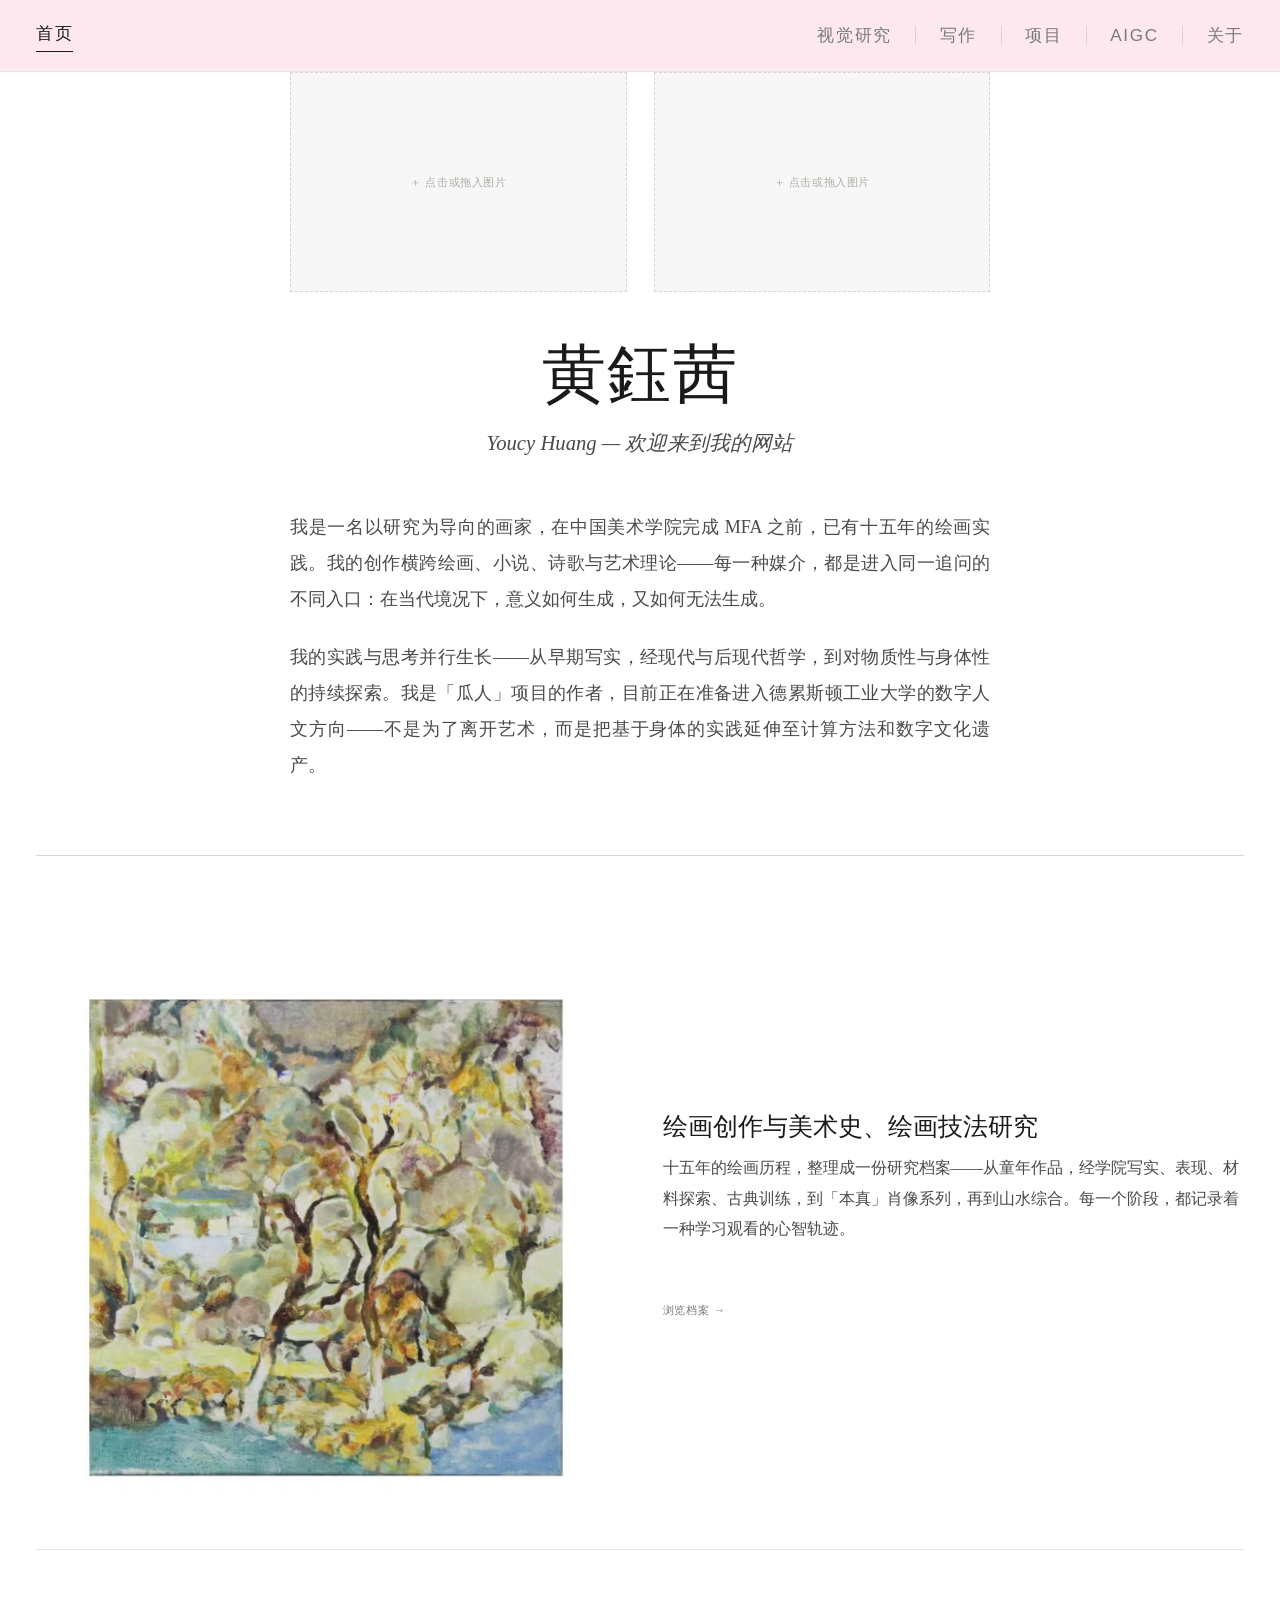
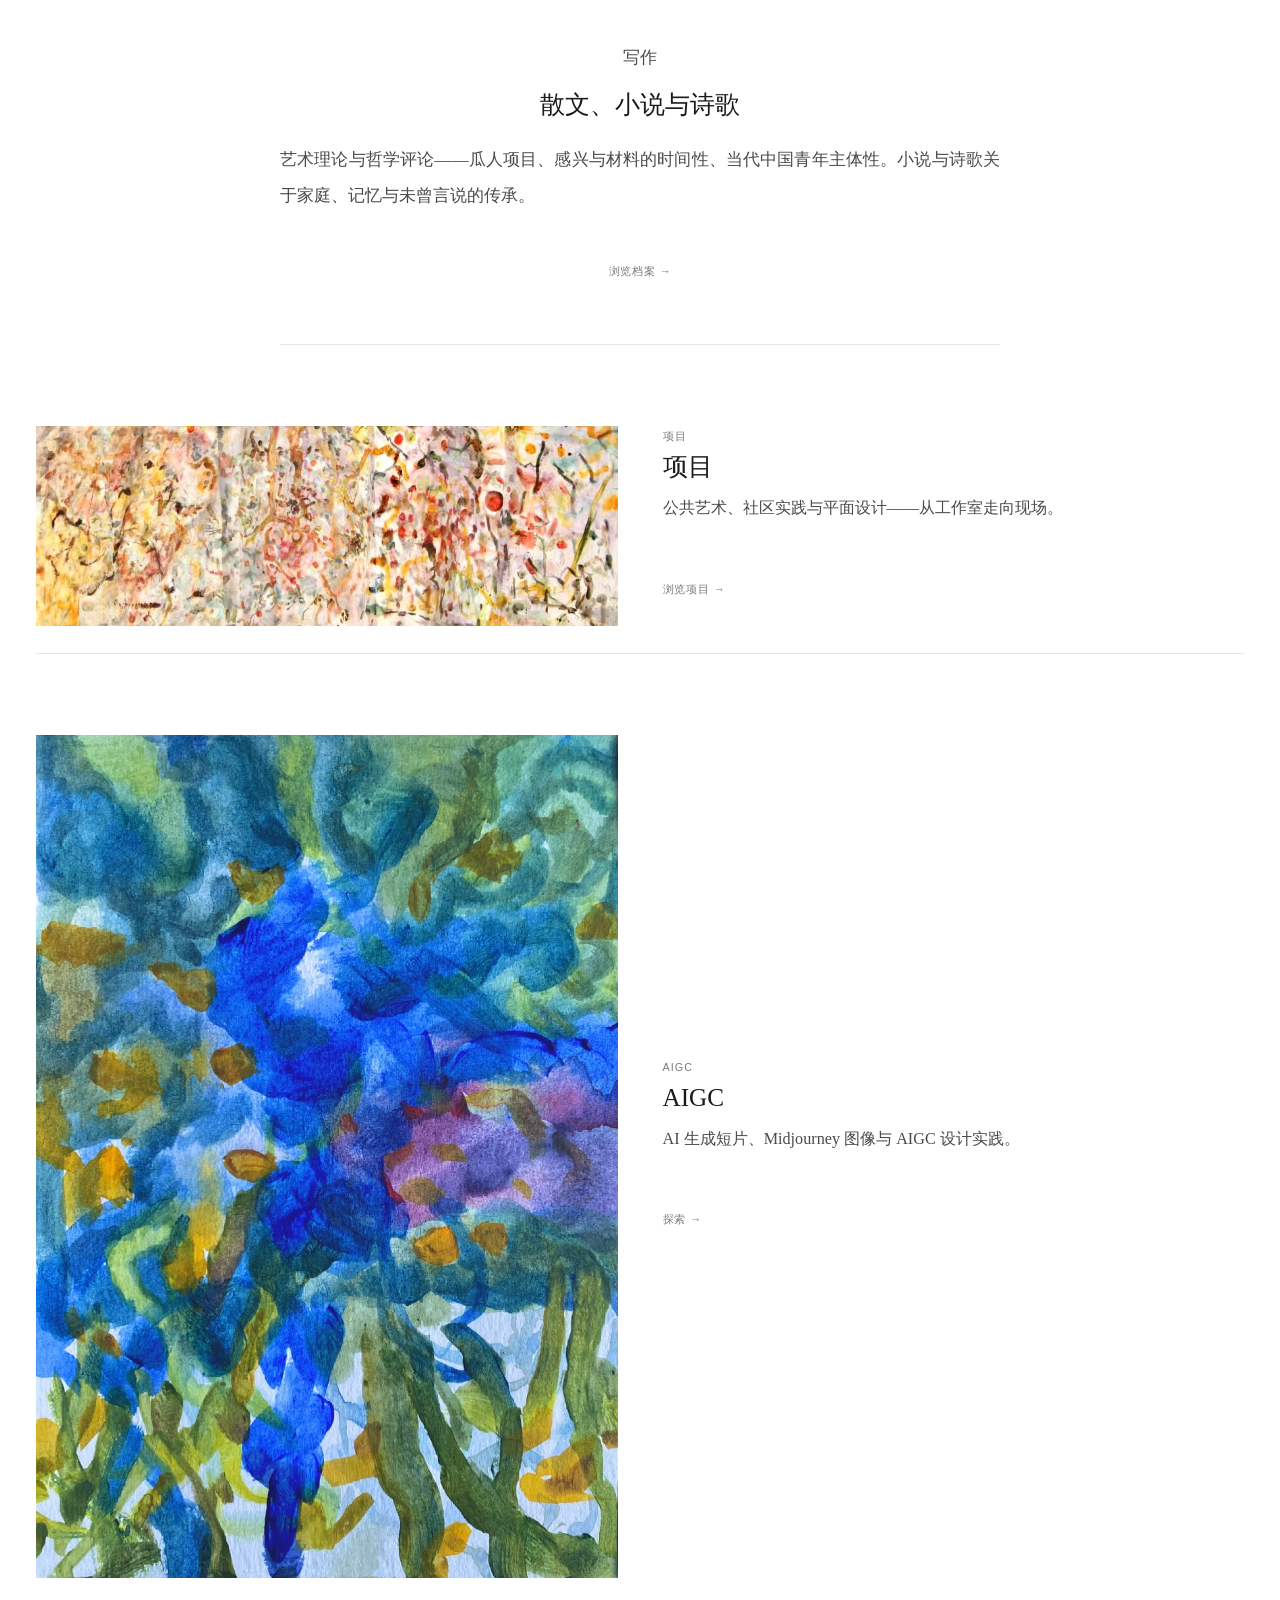
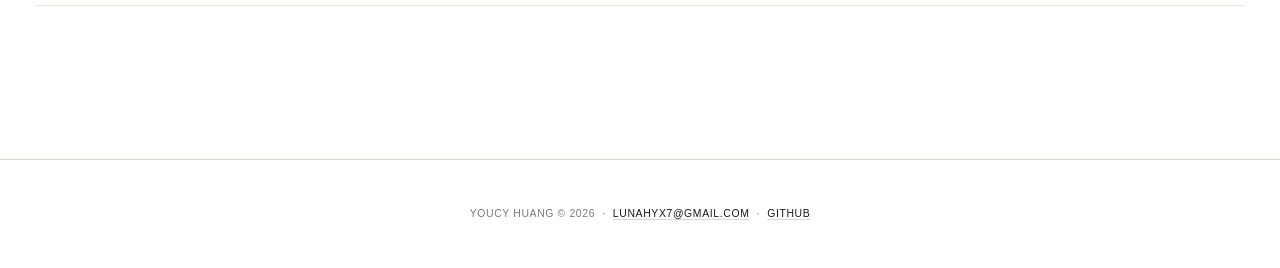
==== index.html @ cfd29266 "中文版作品集网站：9 页面 + 自由画布拖拽缩放 + 全站可编辑 + 导航 6 项" ====
<!DOCTYPE html>
<html lang="zh-CN">
<head>
  <meta charset="UTF-8">
  <meta name="viewport" content="width=device-width, initial-scale=1.0">
  <title>黄鈺茜 — 艺术家与写作者</title>
  <meta name="description" content="黄鈺茜（Youcy Huang）——艺术家、写作者、研究者。中国美术学院 BFA 与 MFA。">
  <link rel="stylesheet" href="assets/css/style.css">
  <link rel="icon" type="image/svg+xml" href="data:image/svg+xml,<svg xmlns='http://www.w3.org/2000/svg' viewBox='0 0 100 100'><text y='.9em' font-size='90'>山</text></svg>">
  <style>
    .hp-hero{max-width:700px;margin:0 auto;text-align:justify}
    .hp-hero h1{text-align:center;margin-bottom:.5rem}
    .hp-hero .sub{text-align:center;margin-bottom:2.5rem}
    .hp-hero p{font-size:1rem;line-height:2;color:var(--ink-light);margin-bottom:1.2rem;font-weight:450}

    .hp-section{margin-bottom:var(--section-gap)}
    .hp-section-inner{display:grid;grid-template-columns:1fr 1fr;gap:2.5rem;align-items:center;padding:1.5rem 0;border-bottom:1px solid var(--rule-light)}
    .hp-section-inner img{width:100%;height:auto;display:block;background:var(--paper);min-height:200px}
    .hp-section-inner .hp-info h3{font-size:1.4rem;font-weight:500;margin-bottom:.6rem}
    .hp-section-inner .hp-info p{font-size:.9rem;line-height:1.9;color:var(--ink-light)}
    .hp-section-inner .hp-info .hp-label{font-family:var(--sans);font-size:.6rem;letter-spacing:.1em;color:var(--muted);margin-bottom:.3rem}
    .hp-section-inner .hp-info .hp-link{font-family:var(--sans);font-size:.62rem;letter-spacing:.07em;color:var(--muted);margin-top:.8rem;display:inline-block;border:none}
    .hp-section-inner .hp-info .hp-link:hover{color:var(--ink)}

    .hp-text-block{max-width:720px;margin:0 auto;padding:2rem 0;border-bottom:1px solid var(--rule-light)}
    .hp-text-block .hp-label{text-align:center}
    .hp-text-block h3{font-size:1.4rem;font-weight:500;margin-bottom:1.2rem;text-align:center}
    .hp-text-block p{font-size:.95rem;line-height:2.1;color:var(--ink-light);text-align:justify}
    .hp-text-block .hp-link{font-family:var(--sans);font-size:.62rem;letter-spacing:.07em;color:var(--muted);margin-top:1.2rem;display:block;text-align:center;border:none}
    .hp-text-block .hp-link:hover{color:var(--ink)}

    @media(max-width:700px){.hp-section-inner{grid-template-columns:1fr;gap:1rem}}
  </style>
</head>
<body>

<nav class="nav">
  <ul class="nav-links">
    <li class="nav-home"><a href="index.html" class="active">首页</a></li>
    <li><a href="visual-studies.html">视觉研究</a></li>
    <li><a href="writing.html">写作</a></li>
    <li><a href="projects.html">项目</a></li>
    <li><a href="digital.html">AIGC</a></li>
    <li><a href="about.html">关于</a></li>
  </ul>
</nav>

<main class="page">
  <div class="page-inner" style="padding-top:0;">

    <!-- HERO -->
    <section class="hp-hero" style="margin-bottom:4rem;">
      <div class="hp-imgboxes">
        <div class="hp-imgbox" data-imgbox="1">
          <span class="hp-imgbox-hint">＋ 点击或拖入图片</span>
          <button class="hp-imgbox-clear" data-clear="1" title="清除">×</button>
        </div>
        <div class="hp-imgbox" data-imgbox="2">
          <span class="hp-imgbox-hint">＋ 点击或拖入图片</span>
          <button class="hp-imgbox-clear" data-clear="2" title="清除">×</button>
        </div>
      </div>
      <h1>黄鈺茜</h1>
      <p class="sub" style="font-size:1.15rem;color:var(--ink-light);font-style:italic;">Youcy Huang — 欢迎来到我的网站</p>

      <p>我是一名以研究为导向的画家，在中国美术学院完成 MFA 之前，已有十五年的绘画实践。我的创作横跨绘画、小说、诗歌与艺术理论——每一种媒介，都是进入同一追问的不同入口：在当代境况下，意义如何生成，又如何无法生成。</p>

      <p>我的实践与思考并行生长——从早期写实，经现代与后现代哲学，到对物质性与身体性的持续探索。我是「瓜人」项目的作者，目前正在准备进入德累斯顿工业大学的数字人文方向——不是为了离开艺术，而是把基于身体的实践延伸至计算方法和数字文化遗产。</p>
    </section>

    <div class="rule"></div>

    <!-- 视觉研究 -->
    <section class="hp-section">
      <div class="hp-section-inner">
        <img src="assets/images/artworks/3%20(4.).jpeg" alt="视觉研究" loading="lazy">
        <div class="hp-info">
          <h3>绘画创作与美术史、绘画技法研究</h3>
          <p>十五年的绘画历程，整理成一份研究档案——从童年作品，经学院写实、表现、材料探索、古典训练，到「本真」肖像系列，再到山水综合。每一个阶段，都记录着一种学习观看的心智轨迹。</p>
          <a href="visual-studies.html" class="hp-link">浏览档案 →</a>
        </div>
      </div>
    </section>

    <!-- 写作 -->
    <section class="hp-section">
      <div class="hp-text-block">
        <p class="hp-label">写作</p>
        <h3>散文、小说与诗歌</h3>
        <p>艺术理论与哲学评论——瓜人项目、感兴与材料的时间性、当代中国青年主体性。小说与诗歌关于家庭、记忆与未曾言说的传承。</p>
        <a href="writing.html" class="hp-link">浏览档案 →</a>
      </div>
    </section>

    <!-- 项目 -->
    <section class="hp-section">
      <div class="hp-section-inner">
        <img src="assets/images/artworks/3%20(7.).jpeg" alt="项目" loading="lazy">
        <div class="hp-info">
          <p class="hp-label">项目</p>
          <h3>项目</h3>
          <p>公共艺术、社区实践与平面设计——从工作室走向现场。</p>
          <a href="projects.html" class="hp-link">浏览项目 →</a>
        </div>
      </div>
    </section>

    <!-- AIGC -->
    <section class="hp-section">
      <div class="hp-section-inner">
        <img src="assets/images/artworks/6%20(1).jpeg" alt="AIGC" loading="lazy">
        <div class="hp-info">
          <p class="hp-label">AIGC</p>
          <h3>AIGC</h3>
          <p>AI 生成短片、Midjourney 图像与 AIGC 设计实践。</p>
          <a href="digital.html" class="hp-link">探索 →</a>
        </div>
      </div>
    </section>

  </div>
</main>

<footer class="footer">
  <p>
    Youcy Huang &copy; 2026 &nbsp;·&nbsp;
    <a href="mailto:lunahyx7@gmail.com">lunahyx7@gmail.com</a>
    &nbsp;·&nbsp;
    <a href="https://github.com/YoucyHuang" target="_blank" rel="noopener">GitHub</a>
  </p>
</footer>

<script>
(function(){
  var LS='youcy_cn_home_images';
  var state={};
  try{ state=JSON.parse(localStorage.getItem(LS))||{}; }catch(e){}
  function save(){ try{ localStorage.setItem(LS,JSON.stringify(state)); }catch(e){} }

  function boxHTML(k){
    return '<span class="hp-imgbox-hint">＋ 点击或拖入图片</span>'+
           '<button class="hp-imgbox-clear" data-clear="'+k+'" title="清除">×</button>';
  }

  function render(){
    document.querySelectorAll('.hp-imgbox').forEach(function(box){
      var k=box.getAttribute('data-imgbox');
      if(state[k]){
        box.innerHTML='<img src="'+state[k]+'" alt="">'+boxHTML(k);
        box.classList.add('has-img');
      }
    });
    bindClear();
  }

  function setImg(box, src){
    var k=box.getAttribute('data-imgbox');
    state[k]=src; save();
    box.innerHTML='<img src="'+src+'" alt="">'+boxHTML(k);
    box.classList.add('has-img');
    bindClear();
  }

  function bindClear(){
    document.querySelectorAll('.hp-imgbox-clear').forEach(function(btn){
      btn.onclick=function(e){
        e.stopPropagation();
        var k=btn.getAttribute('data-clear');
        delete state[k]; save();
        var box=document.querySelector('.hp-imgbox[data-imgbox="'+k+'"]');
        box.innerHTML=boxHTML(k);
        box.classList.remove('has-img');
      };
    });
  }

  function bindBoxes(){
    document.querySelectorAll('.hp-imgbox').forEach(function(box){
      box.addEventListener('click',function(e){
        if(e.target.classList.contains('hp-imgbox-clear')) return;
        var input=document.createElement('input');
        input.type='file'; input.accept='image/*';
        input.onchange=function(){ var f=input.files[0]; if(!f) return; var r=new FileReader(); r.onload=function(ev){ setImg(box,ev.target.result); }; r.readAsDataURL(f); };
        input.click();
      });
      box.addEventListener('dragover',function(e){ e.preventDefault(); box.classList.add('drag-over'); });
      box.addEventListener('dragleave',function(){ box.classList.remove('drag-over'); });
      box.addEventListener('drop',function(e){
        e.preventDefault(); box.classList.remove('drag-over');
        var f=e.dataTransfer.files[0]; if(!f||!f.type.match(/^image\//)) return;
        var r=new FileReader(); r.onload=function(ev){ setImg(box,ev.target.result); }; r.readAsDataURL(f);
      });
    });
  }

  render(); bindBoxes();
})();
</script>
<script src="assets/js/editable.js"></script>
</body>
</html>
---- assets/css/style.css ----
/* ========================================
   Youcy Huang — Portfolio v3
   Cézanne Catalogue Style
   ======================================== */

*,*::before,*::after{box-sizing:border-box;margin:0;padding:0}

:root{
  --cream:#ffffff; --warm:#f7f7f7; --paper:#f2f2f2;
  --ink:#1a1a1a; --ink-light:#4a4a4a; --muted:#7a7a7a; --faint:#b0aca5;
  --rule:#d9d5cd; --rule-light:#e8e4de;
  --cn:'FZShouJinShuS-R-GB','方正瘦金书','汉仪瘦金书','竹影瘦金体','Noto Serif SC','Source Han Serif SC','Songti SC','STSong','SimSun','宋体';
  --serif:var(--cn),'Georgia','Times New Roman',serif;
  --sans:var(--cn),'Inter','Helvetica Neue','Arial',sans-serif;
  --nav-h:4rem;
  --thumb-size: 200px;
  --nav-bg:rgba(252,228,236,.85);
  --base-fs:18px;
  --body-lh:1.7;
  --page-gutter:2rem;
  --section-gap:3rem;
  --gap-xs:.5rem; --gap-sm:1rem; --gap-md:2rem; --gap-lg:3rem; --gap-xl:4rem;
  --img-border-w:0px;
  --img-border-c:#1a1a1a;
}
html{font-size:var(--base-fs);scroll-behavior:smooth;-webkit-font-smoothing:antialiased}
body{font-family:var(--serif);background:var(--cream);color:var(--ink);line-height:var(--body-lh);font-weight:400}

/* Typography */
h1,h2,h3,h4{font-family:var(--serif);font-weight:500;line-height:1.2}
h1{font-size:clamp(2.5rem,5vw,4rem);font-weight:500;letter-spacing:.02em}
h2{font-size:clamp(1.4rem,2.5vw,1.8rem);font-weight:500}
h3{font-size:1.05rem;font-weight:600}
h4{font-size:.78rem;font-weight:600;text-transform:uppercase;letter-spacing:.1em;color:var(--muted)}
p{font-size:.95rem;color:var(--ink-light);margin-bottom:.8rem;font-weight:400}
a{color:var(--ink);text-decoration:none;border-bottom:1px solid var(--rule);transition:border-color .2s}
a:hover{border-bottom-color:var(--ink)}
img{box-shadow:0 0 0 var(--img-border-w) var(--img-border-c)}

/* Navigation */
.nav{position:fixed;top:0;left:0;right:0;z-index:100;height:var(--nav-h);padding:0 2rem;background:var(--nav-bg);backdrop-filter:blur(8px);border-bottom:1px solid var(--rule-light);display:flex;justify-content:flex-end;align-items:center}
.nav-logo{font-family:var(--serif);font-size:1.85rem;font-weight:700;letter-spacing:.03em;border:none}
.nav-logo:hover{border:none;opacity:.6}
.nav-links{display:flex;align-items:center;list-style:none;flex:1}
.nav-links li{display:flex;align-items:center}
.nav-links li + li::before{content:'';width:1px;height:1.1em;background:var(--rule);margin:0 1.3rem}
.nav-home{margin-right:auto}
.nav-home + li::before{display:none}
.nav-links a{font-family:var(--sans);font-size:0.95rem;font-weight:500;letter-spacing:.1em;text-transform:uppercase;border:none;color:var(--muted)}
.nav-links a:hover,.nav-links a.active{color:var(--ink)}
.nav-links a.active::after{content:'';display:block;width:100%;height:1px;background:var(--ink);margin-top:2px}

/* Page */
.page{padding-top:var(--nav-h)}
.page-inner{max-width:1340px;margin:0 auto;padding:2.5rem var(--page-gutter)}

/* ============================================= */
/* PAINTINGS — CÉZANNE CATALOGUE STYLE            */
/* ============================================= */

/* Toolbar */
.catalog-toolbar{display:flex;justify-content:space-between;align-items:center;padding-bottom:1.5rem;border-bottom:1px solid var(--rule);margin-bottom:2rem;flex-wrap:wrap;gap:1rem}
.catalog-toolbar h1{font-size:1.6rem;font-weight:400;margin:0}
.catalog-controls{display:flex;align-items:center;gap:1rem}
.catalog-controls label{font-family:var(--sans);font-size:.62rem;letter-spacing:.06em;text-transform:uppercase;color:var(--muted)}
.catalog-controls input[type=range]{width:100px;accent-color:var(--ink)}

/* Period section */
.period-section{margin-bottom:3rem}
.period-head{display:flex;justify-content:space-between;align-items:baseline;padding:1rem 0;border-bottom:1px solid var(--rule-light);margin-bottom:1.2rem}
.period-head h2{font-size:1.2rem;font-weight:500}
.period-head .years{font-family:var(--sans);font-size:.62rem;letter-spacing:.08em;color:var(--muted);text-transform:uppercase}
.period-desc{max-width:640px;font-size:.85rem;color:var(--ink-light);margin-bottom:1.2rem;line-height:1.7}

/* Catalogue grid — CSS Grid with user-adjustable column width */
.catalogue-grid{
  display:grid;
  grid-template-columns:repeat(auto-fill, minmax(var(--thumb-size), 1fr));
  gap:1.5rem;
}
.catalogue-item{cursor:pointer;transition:opacity .2s}
.catalogue-item:hover{opacity:.82}
.catalogue-item img{width:100%;height:auto;display:block;background:var(--paper)}
.catalogue-item .cat-info{margin-top:.4rem}
.catalogue-item .cat-title{display:block;font-family:var(--serif);font-style:italic;font-size:.82rem}
.catalogue-item .cat-meta{font-family:var(--sans);font-size:.58rem;color:var(--muted);letter-spacing:.04em;text-transform:uppercase}

/* Annotation panel */
.ann-panel{display:none;position:fixed;right:0;top:var(--nav-h);bottom:0;width:380px;background:var(--cream);border-left:1px solid var(--rule);padding:2rem 1.5rem;overflow-y:auto;z-index:90;box-shadow:-4px 0 30px rgba(0,0,0,.04)}
.ann-panel.open{display:block}
.ann-panel .ann-close{font-family:var(--sans);font-size:.62rem;letter-spacing:.08em;text-transform:uppercase;color:var(--muted);cursor:pointer;background:none;border:none;margin-bottom:1.5rem;display:block}
.ann-panel h3{font-style:italic;margin-bottom:.3rem}
.ann-panel .meta{font-family:var(--sans);font-size:.6rem;color:var(--muted);margin-bottom:1rem}
.ann-panel textarea{width:100%;min-height:180px;border:1px solid var(--rule-light);background:var(--warm);font-family:var(--serif);font-size:.85rem;line-height:1.8;padding:.8rem;resize:vertical;outline:none}
.ann-panel .save-btn{font-family:var(--sans);font-size:.62rem;letter-spacing:.06em;text-transform:uppercase;background:var(--ink);color:var(--cream);border:none;padding:6px 14px;cursor:pointer;margin-top:.5rem}

/* Lightbox */
.lightbox{display:none;position:fixed;inset:0;z-index:200;background:rgba(255,255,255,.97);cursor:pointer;align-items:center;justify-content:center}
.lightbox.on{display:flex}
.lightbox img{max-width:93vw;max-height:93vh;object-fit:contain;box-shadow:0 4px 40px rgba(0,0,0,.05)}
.lightbox .lb-close{position:absolute;top:1rem;right:1.5rem;font-family:var(--sans);font-size:.65rem;letter-spacing:.08em;text-transform:uppercase;color:var(--muted);background:none;border:none;cursor:pointer}

/* ============================================= */
/* WRITING PAGE                                   */
/* ============================================= */
.writing-layout{display:grid;grid-template-columns:1fr 360px;gap:3rem;align-items:start}
.writing-cat{margin-bottom:2.5rem}
.writing-cat h4{margin-bottom:.8rem}
.doc-list{list-style:none}
.doc-item{padding:.7rem 0;border-bottom:1px solid var(--rule-light)}
.doc-item .doc-title{font-weight:600;font-size:.95rem;display:block;margin-bottom:2px}
.doc-item .doc-desc{font-family:var(--serif);font-style:italic;font-size:.78rem;color:var(--ink-light);font-weight:300}
.doc-item .doc-year{font-family:var(--sans);font-size:.58rem;color:var(--faint);letter-spacing:.05em;text-transform:uppercase}

/* Search sidebar */
.search-box{position:sticky;top:calc(var(--nav-h) + 2.5rem);background:var(--warm);border:1px solid var(--rule-light);padding:1.3rem;border-radius:3px}
.search-box h4{margin-bottom:.6rem}
.search-box input{width:100%;padding:.6rem;border:1px solid var(--rule);background:var(--cream);font-family:var(--sans);font-size:.72rem;outline:none;margin-bottom:.4rem}
.search-box input:focus{border-color:var(--ink)}
.search-box .hint{font-family:var(--sans);font-size:.55rem;color:var(--faint);letter-spacing:.03em;margin-bottom:.8rem}
.search-results{max-height:360px;overflow-y:auto}
.sr-item{padding:.5rem 0;border-bottom:1px solid var(--rule-light);cursor:pointer;font-size:.8rem}
.sr-item:hover{opacity:.7}
.sr-item .sr-title{font-weight:600}
.sr-item .sr-excerpt{font-size:.65rem;color:var(--muted);font-family:var(--sans)}
.sr-empty{font-size:.72rem;color:var(--muted);font-style:italic}

/* ============================================= */
/* DIGITAL / PROJECTS / ABOUT                    */
/* ============================================= */
.card-grid{display:grid;grid-template-columns:repeat(auto-fill,minmax(320px,1fr));gap:1.5rem}
.card{border:1px solid var(--rule-light);padding:1.5rem;border-radius:3px;transition:all .2s}
.card:hover{border-color:var(--rule);background:var(--warm)}
.card h3{margin-bottom:.4rem}
.card .desc{font-size:.82rem;color:var(--ink-light)}
.card .tag{font-family:var(--sans);font-size:.58rem;letter-spacing:.05em;color:var(--faint);text-transform:uppercase;margin-top:.8rem;display:block}

.about-grid{display:grid;grid-template-columns:1fr 1fr;gap:3rem;align-items:start}
.cv-entry{margin-bottom:.8rem}
.cv-entry .date{font-family:var(--sans);font-size:.6rem;letter-spacing:.06em;color:var(--muted);text-transform:uppercase}
.cv-entry .desc{font-size:.88rem}

/* Footer */
.footer{padding:2.5rem 2rem;text-align:center;border-top:1px solid var(--rule);margin-top:var(--section-gap)}
.footer p{font-family:var(--sans);font-size:.58rem;color:var(--muted);letter-spacing:.06em;text-transform:uppercase;margin:0}

/* Rule divider */
.rule{width:100%;height:1px;background:var(--rule);margin:var(--section-gap) 0}

/* Section label */
.sec-label{font-family:var(--sans);font-size:.6rem;font-weight:500;letter-spacing:.12em;text-transform:uppercase;color:var(--muted);margin-bottom:.5rem}

/* Index grid */
.idx-grid{display:grid;grid-template-columns:repeat(auto-fill,minmax(280px,1fr));gap:1.5rem;margin-top:1rem}
.idx-item{cursor:pointer;transition:opacity .2s}
.idx-item:hover{opacity:.8}
.idx-item img{width:100%;height:auto;display:block;background:var(--paper)}
.idx-item .idx-cap{margin-top:.4rem;display:flex;justify-content:space-between;align-items:baseline}
.idx-item .idx-title{font-family:var(--serif);font-style:italic;font-size:.88rem}
.idx-item .idx-meta{font-family:var(--sans);font-size:.58rem;color:var(--muted);letter-spacing:.04em;text-transform:uppercase}

/* Homepage section links */
.hp-link{display:grid;grid-template-columns:1fr 1fr;gap:2rem;align-items:center;padding:1.5rem 0;border-bottom:1px solid var(--rule-light);text-decoration:none;border-bottom:1px solid var(--rule-light)}
.hp-link:hover{border-bottom-color:var(--rule)}
.hp-link img{width:100%;height:auto;display:block}
@media(max-width:700px){.hp-link{grid-template-columns:1fr;gap:1rem}}

/* Responsive */
@media(max-width:860px){
  .writing-layout{grid-template-columns:1fr}
  .search-box{position:static;margin-top:2rem}
  .ann-panel{width:100%;left:0}
  .about-grid{grid-template-columns:1fr}
}
@media(max-width:540px){
  html{font-size:15px}
  .page-inner{padding:1.5rem 1rem}
  .nav{padding:0 1rem}
  .nav-links li + li::before{margin:0 .7rem}
  .nav-links a{font-size:.8rem}
}

/* ============================================= */
/* SUPPLEMENTAL — About & Projects pages          */
/* ============================================= */
.section{padding-bottom:2rem}
.section-label{font-family:var(--sans);font-size:.6rem;font-weight:500;letter-spacing:.12em;text-transform:uppercase;color:var(--muted);margin-bottom:.5rem}
.section-rule{width:100%;height:1px;background:var(--rule-light);margin:2.5rem 0}
.cv-section{margin-bottom:1rem}
.about-image img{width:100%;height:auto;display:block;background:var(--paper)}
.project-card{display:grid;grid-template-columns:300px 1fr;gap:2rem;align-items:center;padding:1.6rem 0;border-bottom:1px solid var(--rule-light)}
.project-card:last-of-type{border-bottom:none}
.project-card img{width:100%;height:auto;display:block;background:var(--paper)}
.project-card h3{font-size:1.15rem;font-weight:500;margin-bottom:.5rem}
.project-card p{font-size:.88rem;line-height:1.85;color:var(--ink-light)}
.gallery-grid{display:grid;grid-template-columns:repeat(auto-fill,minmax(220px,1fr));gap:1rem}
.gallery-grid img{width:100%;height:auto;display:block;background:var(--paper)}
@media(max-width:700px){.project-card{grid-template-columns:1fr}}
.catalogue-grid img{width:100%;height:auto;display:block;background:var(--paper)}

/* ============================================= */
/* 可编辑文字 + 首页图片方框                       */
/* ============================================= */
[contenteditable]{cursor:text}
[contenteditable]:hover{outline:1px dashed var(--rule);outline-offset:3px}
[contenteditable]:focus{outline:1px dashed var(--ink);outline-offset:3px}
.hp-imgboxes{display:grid;grid-template-columns:1fr 1fr;gap:1.5rem;margin:0 auto 2.5rem;max-width:820px}
.hp-imgbox{position:relative;min-height:220px;border:1px dashed var(--rule);background:var(--warm);display:flex;align-items:center;justify-content:center;cursor:pointer;overflow:hidden;transition:border-color .2s}
.hp-imgbox:hover{border-color:var(--ink)}
.hp-imgbox.drag-over{border-color:var(--ink);background:var(--paper)}
.hp-imgbox-hint{font-family:var(--sans);font-size:.62rem;color:var(--faint);text-align:center;padding:1rem;letter-spacing:.05em;pointer-events:none}
.hp-imgbox img{position:absolute;inset:0;width:100%;height:100%;object-fit:cover;display:block}
.hp-imgbox.has-img .hp-imgbox-hint{display:none}
.hp-imgbox-clear{position:absolute;top:8px;right:8px;width:22px;height:22px;border-radius:50%;background:var(--ink);color:#fff;border:none;font-size:14px;line-height:1;cursor:pointer;display:none;z-index:3;align-items:center;justify-content:center;padding:0}
.hp-imgbox.has-img:hover .hp-imgbox-clear{display:flex}
@media(max-width:700px){.hp-imgboxes{grid-template-columns:1fr}}

/* ============================================= */
/* 视觉研究自由画布（拖拽 + 缩放）               */
/* ============================================= */
.vs-container{max-width:1460px;margin:0 auto}
.vs-canvas{position:relative;min-height:900px;background:var(--warm);border:1px solid var(--rule-light)}
.vs-img{position:absolute;cursor:move;z-index:1;transition:box-shadow .2s;user-select:none;-webkit-user-select:none}
.vs-img:hover{z-index:2}
.vs-img.active{z-index:3;box-shadow:0 0 0 2px var(--ink)}
.vs-img img{width:100%;height:100%;object-fit:contain;display:block;pointer-events:none;background:transparent}
.vs-img .caption{position:absolute;bottom:-18px;left:0;right:0;text-align:center;font-family:var(--sans);font-size:.52rem;color:var(--muted);letter-spacing:.03em;white-space:nowrap;overflow:hidden;text-overflow:ellipsis}
.vs-txt{position:absolute;cursor:move;z-index:1;padding:10px 12px;border:1px dashed transparent;transition:box-shadow .2s,border-color .2s}
.vs-txt:hover{z-index:2;border-color:var(--rule)}
.vs-txt.active{z-index:3;border-color:var(--ink);box-shadow:0 0 0 2px var(--ink)}
.vs-txt h3{font-size:1.7rem;font-weight:600;line-height:1.25;margin:0 0 .3rem}
.vs-txt .vs-years{font-family:var(--sans);font-size:.62rem;letter-spacing:.1em;color:var(--muted);text-transform:uppercase}
.vs-txt p{font-size:1rem;line-height:1.9;color:var(--ink-light);font-weight:450;margin:0}
.vs-txt p[contenteditable]:focus{outline:1px dashed var(--rule)}
.rs-handle{position:absolute;right:-6px;bottom:-6px;width:14px;height:14px;background:var(--ink);border-radius:50%;opacity:0;transition:opacity .2s;cursor:se-resize}
.rs-handle-r{position:absolute;right:-5px;top:50%;transform:translateY(-50%);width:6px;height:34px;background:var(--ink);border-radius:3px;opacity:0;transition:opacity .2s;cursor:ew-resize}
.vs-img:hover .rs-handle,.vs-img.active .rs-handle,
.vs-txt:hover .rs-handle-r,.vs-txt.active .rs-handle-r{opacity:1}
.vs-toolbar{display:flex;justify-content:space-between;align-items:center;padding-bottom:1rem;border-bottom:1px solid var(--rule);margin-bottom:2rem;flex-wrap:wrap;gap:.8rem}
.vs-toolbar h1{font-size:1.8rem;font-weight:500;margin:0}
.lb{display:none;position:fixed;inset:0;z-index:200;background:rgba(255,255,255,.97);cursor:pointer;align-items:center;justify-content:center}
.lb.on{display:flex}
.lb img{max-width:93vw;max-height:93vh;object-fit:contain;box-shadow:0 4px 40px rgba(0,0,0,.05)}
.lb .lb-close{position:absolute;top:1rem;right:1.5rem;font-family:var(--sans);font-size:.7rem;letter-spacing:.08em;color:var(--muted);background:none;border:none;cursor:pointer}
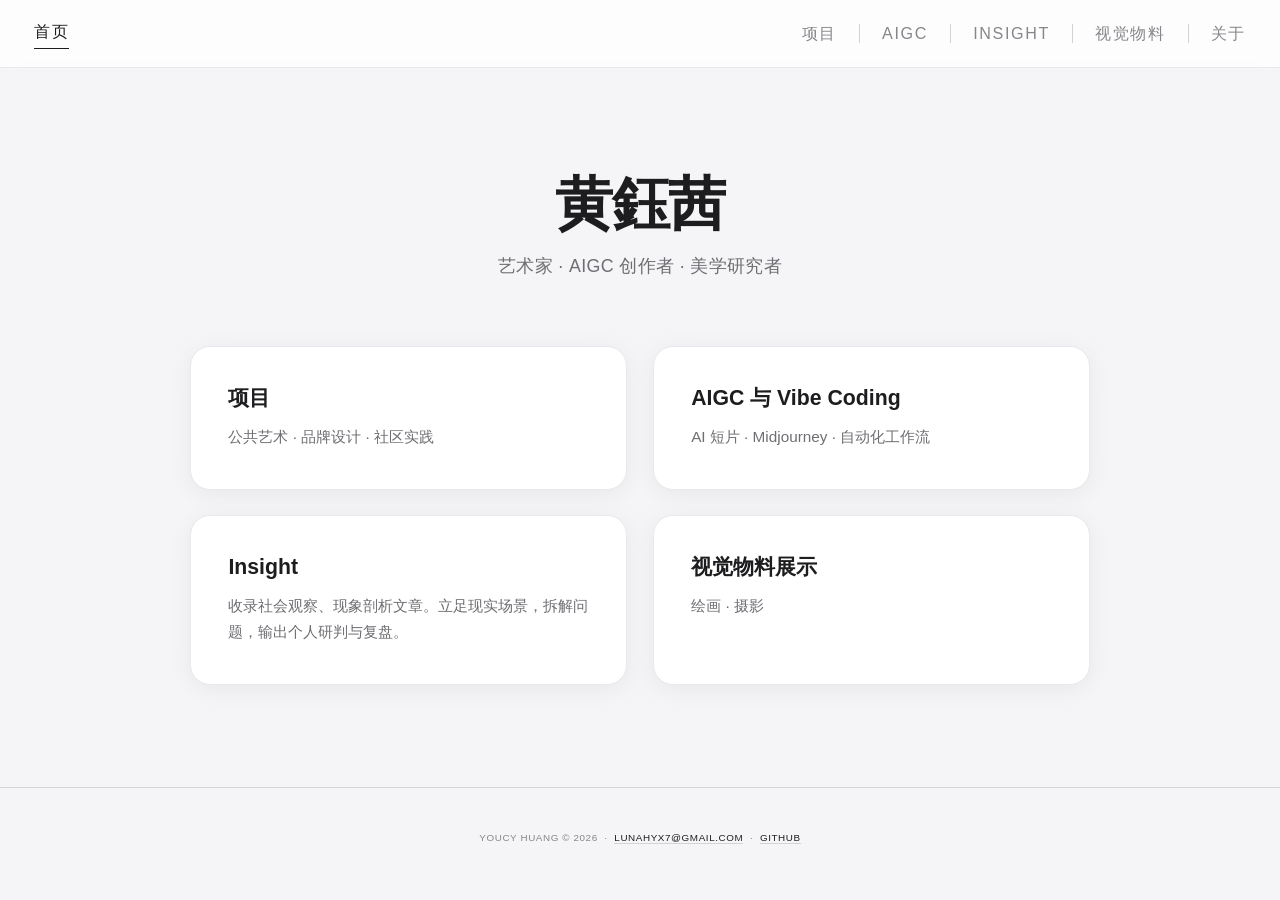
==== commit 818185de: "Apple HIG 改版：四宫格首页 + Insight 页 + 视觉物料（绘画合并画布/摄影自由画布）" ====
--- a/index.html
+++ b/index.html
@@ -3,120 +3,50 @@
 <head>
   <meta charset="UTF-8">
   <meta name="viewport" content="width=device-width, initial-scale=1.0">
-  <title>黄鈺茜 — 艺术家与写作者</title>
-  <meta name="description" content="黄鈺茜（Youcy Huang）——艺术家、写作者、研究者。中国美术学院 BFA 与 MFA。">
+  <title>黄鈺茜 — 艺术家 · AIGC 创作者 · 美学研究者</title>
+  <meta name="description" content="黄鈺茜（Youcy Huang）——艺术家、AIGC 创作者、美学研究者。中国美术学院美术学硕士在读。">
   <link rel="stylesheet" href="assets/css/style.css">
   <link rel="icon" type="image/svg+xml" href="data:image/svg+xml,<svg xmlns='http://www.w3.org/2000/svg' viewBox='0 0 100 100'><text y='.9em' font-size='90'>山</text></svg>">
-  <style>
-    .hp-hero{max-width:700px;margin:0 auto;text-align:justify}
-    .hp-hero h1{text-align:center;margin-bottom:.5rem}
-    .hp-hero .sub{text-align:center;margin-bottom:2.5rem}
-    .hp-hero p{font-size:1rem;line-height:2;color:var(--ink-light);margin-bottom:1.2rem;font-weight:450}
-
-    .hp-section{margin-bottom:var(--section-gap)}
-    .hp-section-inner{display:grid;grid-template-columns:1fr 1fr;gap:2.5rem;align-items:center;padding:1.5rem 0;border-bottom:1px solid var(--rule-light)}
-    .hp-section-inner img{width:100%;height:auto;display:block;background:var(--paper);min-height:200px}
-    .hp-section-inner .hp-info h3{font-size:1.4rem;font-weight:500;margin-bottom:.6rem}
-    .hp-section-inner .hp-info p{font-size:.9rem;line-height:1.9;color:var(--ink-light)}
-    .hp-section-inner .hp-info .hp-label{font-family:var(--sans);font-size:.6rem;letter-spacing:.1em;color:var(--muted);margin-bottom:.3rem}
-    .hp-section-inner .hp-info .hp-link{font-family:var(--sans);font-size:.62rem;letter-spacing:.07em;color:var(--muted);margin-top:.8rem;display:inline-block;border:none}
-    .hp-section-inner .hp-info .hp-link:hover{color:var(--ink)}
-
-    .hp-text-block{max-width:720px;margin:0 auto;padding:2rem 0;border-bottom:1px solid var(--rule-light)}
-    .hp-text-block .hp-label{text-align:center}
-    .hp-text-block h3{font-size:1.4rem;font-weight:500;margin-bottom:1.2rem;text-align:center}
-    .hp-text-block p{font-size:.95rem;line-height:2.1;color:var(--ink-light);text-align:justify}
-    .hp-text-block .hp-link{font-family:var(--sans);font-size:.62rem;letter-spacing:.07em;color:var(--muted);margin-top:1.2rem;display:block;text-align:center;border:none}
-    .hp-text-block .hp-link:hover{color:var(--ink)}
-
-    @media(max-width:700px){.hp-section-inner{grid-template-columns:1fr;gap:1rem}}
-  </style>
 </head>
 <body>
 
 <nav class="nav">
   <ul class="nav-links">
     <li class="nav-home"><a href="index.html" class="active">首页</a></li>
-    <li><a href="visual-studies.html">视觉研究</a></li>
-    <li><a href="writing.html">写作</a></li>
     <li><a href="projects.html">项目</a></li>
     <li><a href="digital.html">AIGC</a></li>
+    <li><a href="insight.html">Insight</a></li>
+    <li><a href="visual.html">视觉物料</a></li>
     <li><a href="about.html">关于</a></li>
   </ul>
 </nav>
 
 <main class="page">
-  <div class="page-inner" style="padding-top:0;">
+  <div class="page-inner">
 
-    <!-- HERO -->
-    <section class="hp-hero" style="margin-bottom:4rem;">
-      <div class="hp-imgboxes">
-        <div class="hp-imgbox" data-imgbox="1">
-          <span class="hp-imgbox-hint">＋ 点击或拖入图片</span>
-          <button class="hp-imgbox-clear" data-clear="1" title="清除">×</button>
-        </div>
-        <div class="hp-imgbox" data-imgbox="2">
-          <span class="hp-imgbox-hint">＋ 点击或拖入图片</span>
-          <button class="hp-imgbox-clear" data-clear="2" title="清除">×</button>
-        </div>
-      </div>
+    <section class="home-hero">
       <h1>黄鈺茜</h1>
-      <p class="sub" style="font-size:1.15rem;color:var(--ink-light);font-style:italic;">Youcy Huang — 欢迎来到我的网站</p>
-
-      <p>我是一名以研究为导向的画家，在中国美术学院完成 MFA 之前，已有十五年的绘画实践。我的创作横跨绘画、小说、诗歌与艺术理论——每一种媒介，都是进入同一追问的不同入口：在当代境况下，意义如何生成，又如何无法生成。</p>
-
-      <p>我的实践与思考并行生长——从早期写实，经现代与后现代哲学，到对物质性与身体性的持续探索。我是「瓜人」项目的作者，目前正在准备进入德累斯顿工业大学的数字人文方向——不是为了离开艺术，而是把基于身体的实践延伸至计算方法和数字文化遗产。</p>
+      <p class="sub">艺术家 · AIGC 创作者 · 美学研究者</p>
     </section>
 
-    <div class="rule"></div>
-
-    <!-- 视觉研究 -->
-    <section class="hp-section">
-      <div class="hp-section-inner">
-        <img src="assets/images/artworks/3%20(4.).jpeg" alt="视觉研究" loading="lazy">
-        <div class="hp-info">
-          <h3>绘画创作与美术史、绘画技法研究</h3>
-          <p>十五年的绘画历程，整理成一份研究档案——从童年作品，经学院写实、表现、材料探索、古典训练，到「本真」肖像系列，再到山水综合。每一个阶段，都记录着一种学习观看的心智轨迹。</p>
-          <a href="visual-studies.html" class="hp-link">浏览档案 →</a>
-        </div>
-      </div>
-    </section>
-
-    <!-- 写作 -->
-    <section class="hp-section">
-      <div class="hp-text-block">
-        <p class="hp-label">写作</p>
-        <h3>散文、小说与诗歌</h3>
-        <p>艺术理论与哲学评论——瓜人项目、感兴与材料的时间性、当代中国青年主体性。小说与诗歌关于家庭、记忆与未曾言说的传承。</p>
-        <a href="writing.html" class="hp-link">浏览档案 →</a>
-      </div>
-    </section>
-
-    <!-- 项目 -->
-    <section class="hp-section">
-      <div class="hp-section-inner">
-        <img src="assets/images/artworks/3%20(7.).jpeg" alt="项目" loading="lazy">
-        <div class="hp-info">
-          <p class="hp-label">项目</p>
-          <h3>项目</h3>
-          <p>公共艺术、社区实践与平面设计——从工作室走向现场。</p>
-          <a href="projects.html" class="hp-link">浏览项目 →</a>
-        </div>
-      </div>
-    </section>
-
-    <!-- AIGC -->
-    <section class="hp-section">
-      <div class="hp-section-inner">
-        <img src="assets/images/artworks/6%20(1).jpeg" alt="AIGC" loading="lazy">
-        <div class="hp-info">
-          <p class="hp-label">AIGC</p>
-          <h3>AIGC</h3>
-          <p>AI 生成短片、Midjourney 图像与 AIGC 设计实践。</p>
-          <a href="digital.html" class="hp-link">探索 →</a>
-        </div>
-      </div>
-    </section>
+    <div class="home-grid">
+      <a class="home-card" href="projects.html">
+        <h3>项目</h3>
+        <p>公共艺术 · 品牌设计 · 社区实践</p>
+      </a>
+      <a class="home-card" href="digital.html">
+        <h3>AIGC 与 Vibe Coding</h3>
+        <p>AI 短片 · Midjourney · 自动化工作流</p>
+      </a>
+      <a class="home-card" href="insight.html">
+        <h3>Insight</h3>
+        <p>收录社会观察、现象剖析文章。立足现实场景，拆解问题，输出个人研判与复盘。</p>
+      </a>
+      <a class="home-card" href="visual.html">
+        <h3>视觉物料展示</h3>
+        <p>绘画 · 摄影</p>
+      </a>
+    </div>
 
   </div>
 </main>
@@ -130,72 +60,6 @@
   </p>
 </footer>
 
-<script>
-(function(){
-  var LS='youcy_cn_home_images';
-  var state={};
-  try{ state=JSON.parse(localStorage.getItem(LS))||{}; }catch(e){}
-  function save(){ try{ localStorage.setItem(LS,JSON.stringify(state)); }catch(e){} }
-
-  function boxHTML(k){
-    return '<span class="hp-imgbox-hint">＋ 点击或拖入图片</span>'+
-           '<button class="hp-imgbox-clear" data-clear="'+k+'" title="清除">×</button>';
-  }
-
-  function render(){
-    document.querySelectorAll('.hp-imgbox').forEach(function(box){
-      var k=box.getAttribute('data-imgbox');
-      if(state[k]){
-        box.innerHTML='<img src="'+state[k]+'" alt="">'+boxHTML(k);
-        box.classList.add('has-img');
-      }
-    });
-    bindClear();
-  }
-
-  function setImg(box, src){
-    var k=box.getAttribute('data-imgbox');
-    state[k]=src; save();
-    box.innerHTML='<img src="'+src+'" alt="">'+boxHTML(k);
-    box.classList.add('has-img');
-    bindClear();
-  }
-
-  function bindClear(){
-    document.querySelectorAll('.hp-imgbox-clear').forEach(function(btn){
-      btn.onclick=function(e){
-        e.stopPropagation();
-        var k=btn.getAttribute('data-clear');
-        delete state[k]; save();
-        var box=document.querySelector('.hp-imgbox[data-imgbox="'+k+'"]');
-        box.innerHTML=boxHTML(k);
-        box.classList.remove('has-img');
-      };
-    });
-  }
-
-  function bindBoxes(){
-    document.querySelectorAll('.hp-imgbox').forEach(function(box){
-      box.addEventListener('click',function(e){
-        if(e.target.classList.contains('hp-imgbox-clear')) return;
-        var input=document.createElement('input');
-        input.type='file'; input.accept='image/*';
-        input.onchange=function(){ var f=input.files[0]; if(!f) return; var r=new FileReader(); r.onload=function(ev){ setImg(box,ev.target.result); }; r.readAsDataURL(f); };
-        input.click();
-      });
-      box.addEventListener('dragover',function(e){ e.preventDefault(); box.classList.add('drag-over'); });
-      box.addEventListener('dragleave',function(){ box.classList.remove('drag-over'); });
-      box.addEventListener('drop',function(e){
-        e.preventDefault(); box.classList.remove('drag-over');
-        var f=e.dataTransfer.files[0]; if(!f||!f.type.match(/^image\//)) return;
-        var r=new FileReader(); r.onload=function(ev){ setImg(box,ev.target.result); }; r.readAsDataURL(f);
-      });
-    });
-  }
-
-  render(); bindBoxes();
-})();
-</script>
 <script src="assets/js/editable.js"></script>
 </body>
 </html>
--- a/assets/css/style.css
+++ b/assets/css/style.css
@@ -6,22 +6,25 @@
 *,*::before,*::after{box-sizing:border-box;margin:0;padding:0}
 
 :root{
-  --cream:#ffffff; --warm:#f7f7f7; --paper:#f2f2f2;
-  --ink:#1a1a1a; --ink-light:#4a4a4a; --muted:#7a7a7a; --faint:#b0aca5;
-  --rule:#d9d5cd; --rule-light:#e8e4de;
-  --cn:'FZShouJinShuS-R-GB','方正瘦金书','汉仪瘦金书','竹影瘦金体','Noto Serif SC','Source Han Serif SC','Songti SC','STSong','SimSun','宋体';
-  --serif:var(--cn),'Georgia','Times New Roman',serif;
-  --sans:var(--cn),'Inter','Helvetica Neue','Arial',sans-serif;
+  --cream:#f5f5f7; --warm:#ffffff; --paper:#f5f5f7;
+  --ink:#1d1d1f; --ink-light:#6e6e73; --muted:#86868b; --faint:#a1a1a6;
+  --rule:#d2d2d7; --rule-light:#e8e8ed;
+  --cn:-apple-system,BlinkMacSystemFont,'SF Pro Text','PingFang SC','Hiragino Sans GB','Microsoft YaHei','Segoe UI',sans-serif;
+  --serif:var(--cn);
+  --sans:var(--cn);
   --nav-h:4rem;
   --thumb-size: 200px;
-  --nav-bg:rgba(252,228,236,.85);
-  --base-fs:18px;
+  --nav-bg:rgba(255,255,255,.82);
+  --base-fs:17px;
   --body-lh:1.7;
   --page-gutter:2rem;
-  --section-gap:3rem;
+  --section-gap:3.5rem;
   --gap-xs:.5rem; --gap-sm:1rem; --gap-md:2rem; --gap-lg:3rem; --gap-xl:4rem;
   --img-border-w:0px;
   --img-border-c:#1a1a1a;
+  --radius:20px;
+  --shadow:0 4px 24px rgba(0,0,0,.06);
+  --shadow-hover:0 10px 36px rgba(0,0,0,.1);
 }
 html{font-size:var(--base-fs);scroll-behavior:smooth;-webkit-font-smoothing:antialiased}
 body{font-family:var(--serif);background:var(--cream);color:var(--ink);line-height:var(--body-lh);font-weight:400}
@@ -129,8 +132,8 @@
 /* DIGITAL / PROJECTS / ABOUT                    */
 /* ============================================= */
 .card-grid{display:grid;grid-template-columns:repeat(auto-fill,minmax(320px,1fr));gap:1.5rem}
-.card{border:1px solid var(--rule-light);padding:1.5rem;border-radius:3px;transition:all .2s}
-.card:hover{border-color:var(--rule);background:var(--warm)}
+.card{border:1px solid var(--rule-light);padding:2rem;border-radius:var(--radius);transition:all .25s;background:var(--warm);box-shadow:var(--shadow)}
+.card:hover{border-color:var(--rule);box-shadow:var(--shadow-hover);transform:translateY(-3px)}
 .card h3{margin-bottom:.4rem}
 .card .desc{font-size:.82rem;color:var(--ink-light)}
 .card .tag{font-family:var(--sans);font-size:.58rem;letter-spacing:.05em;color:var(--faint);text-transform:uppercase;margin-top:.8rem;display:block}
@@ -242,3 +245,23 @@
 .lb.on{display:flex}
 .lb img{max-width:93vw;max-height:93vh;object-fit:contain;box-shadow:0 4px 40px rgba(0,0,0,.05)}
 .lb .lb-close{position:absolute;top:1rem;right:1.5rem;font-family:var(--sans);font-size:.7rem;letter-spacing:.08em;color:var(--muted);background:none;border:none;cursor:pointer}
+
+/* ============================================= */
+/* 首页 — Apple HIG 风格                          */
+/* ============================================= */
+.home-hero{text-align:center;padding:3.5rem 0 3rem}
+.home-hero h1{font-size:clamp(2.4rem,6vw,3.4rem);font-weight:600;letter-spacing:-.02em;margin-bottom:.7rem}
+.home-hero .sub{font-size:1.05rem;color:var(--ink-light);letter-spacing:.02em}
+.home-grid{display:grid;grid-template-columns:1fr 1fr;gap:1.5rem;max-width:900px;margin:0 auto}
+.home-card{display:block;background:var(--warm);border-radius:var(--radius);box-shadow:var(--shadow);padding:2.3rem 2.2rem;text-decoration:none;color:var(--ink);transition:all .25s;border:1px solid var(--rule-light)}
+.home-card:hover{transform:translateY(-4px);box-shadow:var(--shadow-hover);border-color:var(--rule)}
+.home-card h3{font-size:1.25rem;font-weight:600;margin-bottom:.7rem}
+.home-card p{font-size:.9rem;color:var(--ink-light);line-height:1.7;margin:0}
+@media(max-width:700px){.home-grid{grid-template-columns:1fr}.home-hero{padding:2.5rem 0 2rem}}
+
+/* 摄影自由画布 */
+.vs-del{position:absolute;top:-9px;right:-9px;width:22px;height:22px;border-radius:50%;background:var(--ink);color:#fff;border:none;font-size:14px;line-height:1;cursor:pointer;opacity:0;transition:opacity .2s;z-index:5;display:flex;align-items:center;justify-content:center;padding:0}
+.vs-img:hover .vs-del,.vs-img.active .vs-del{opacity:1}
+.vs-drop-hint{position:absolute;inset:0;display:flex;align-items:center;justify-content:center;font-family:var(--sans);font-size:.85rem;color:var(--faint);pointer-events:none;text-align:center;padding:2rem;line-height:1.8}
+.photo-add{font-family:var(--sans);font-size:.8rem;color:var(--ink);background:var(--warm);border:1px solid var(--rule);border-radius:999px;padding:8px 20px;cursor:pointer;transition:all .2s}
+.photo-add:hover{border-color:var(--ink);box-shadow:var(--shadow)}
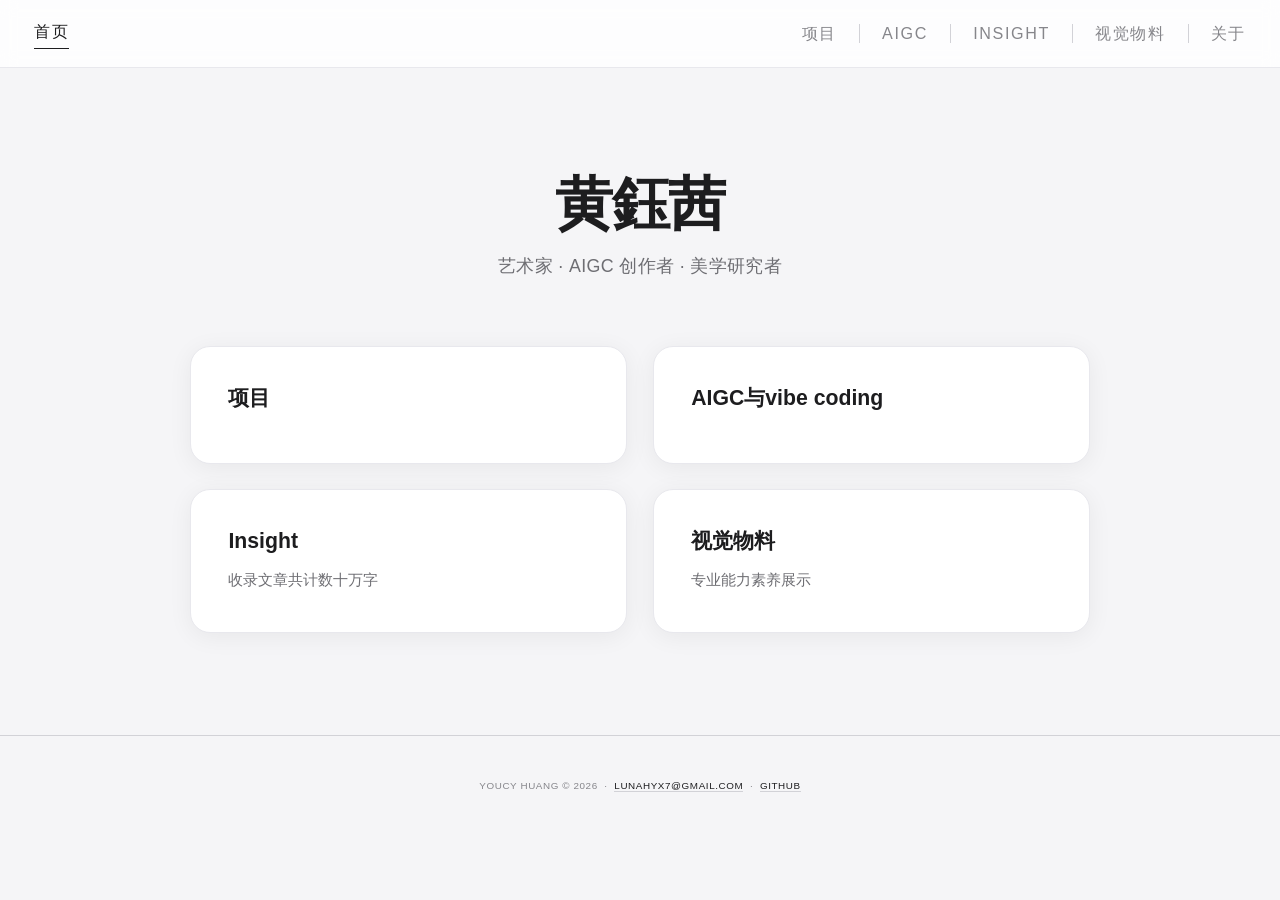
==== commit ce078e6c: "修正首页四卡片标题/副标题 + Insight 页文章 Word 上传按钮" ====
--- a/index.html
+++ b/index.html
@@ -32,19 +32,17 @@
     <div class="home-grid">
       <a class="home-card" href="projects.html">
         <h3>项目</h3>
-        <p>公共艺术 · 品牌设计 · 社区实践</p>
       </a>
       <a class="home-card" href="digital.html">
-        <h3>AIGC 与 Vibe Coding</h3>
-        <p>AI 短片 · Midjourney · 自动化工作流</p>
+        <h3>AIGC与vibe coding</h3>
       </a>
       <a class="home-card" href="insight.html">
         <h3>Insight</h3>
-        <p>收录社会观察、现象剖析文章。立足现实场景，拆解问题，输出个人研判与复盘。</p>
+        <p>收录文章共计数十万字</p>
       </a>
       <a class="home-card" href="visual.html">
-        <h3>视觉物料展示</h3>
-        <p>绘画 · 摄影</p>
+        <h3>视觉物料</h3>
+        <p>专业能力素养展示</p>
       </a>
     </div>
 
--- a/assets/css/style.css
+++ b/assets/css/style.css
@@ -265,3 +265,7 @@
 .vs-drop-hint{position:absolute;inset:0;display:flex;align-items:center;justify-content:center;font-family:var(--sans);font-size:.85rem;color:var(--faint);pointer-events:none;text-align:center;padding:2rem;line-height:1.8}
 .photo-add{font-family:var(--sans);font-size:.8rem;color:var(--ink);background:var(--warm);border:1px solid var(--rule);border-radius:999px;padding:8px 20px;cursor:pointer;transition:all .2s}
 .photo-add:hover{border-color:var(--ink);box-shadow:var(--shadow)}
+.doc-title-row{display:flex;align-items:center;justify-content:space-between;gap:.8rem}
+.doc-upload{font-family:var(--sans);font-size:.62rem;color:var(--muted);background:none;border:1px solid var(--rule);border-radius:999px;padding:3px 12px;cursor:pointer;white-space:nowrap;transition:all .2s;flex-shrink:0}
+.doc-upload:hover{color:var(--ink);border-color:var(--ink)}
+.doc-upload.has-doc{color:var(--ink);border-color:var(--ink)}
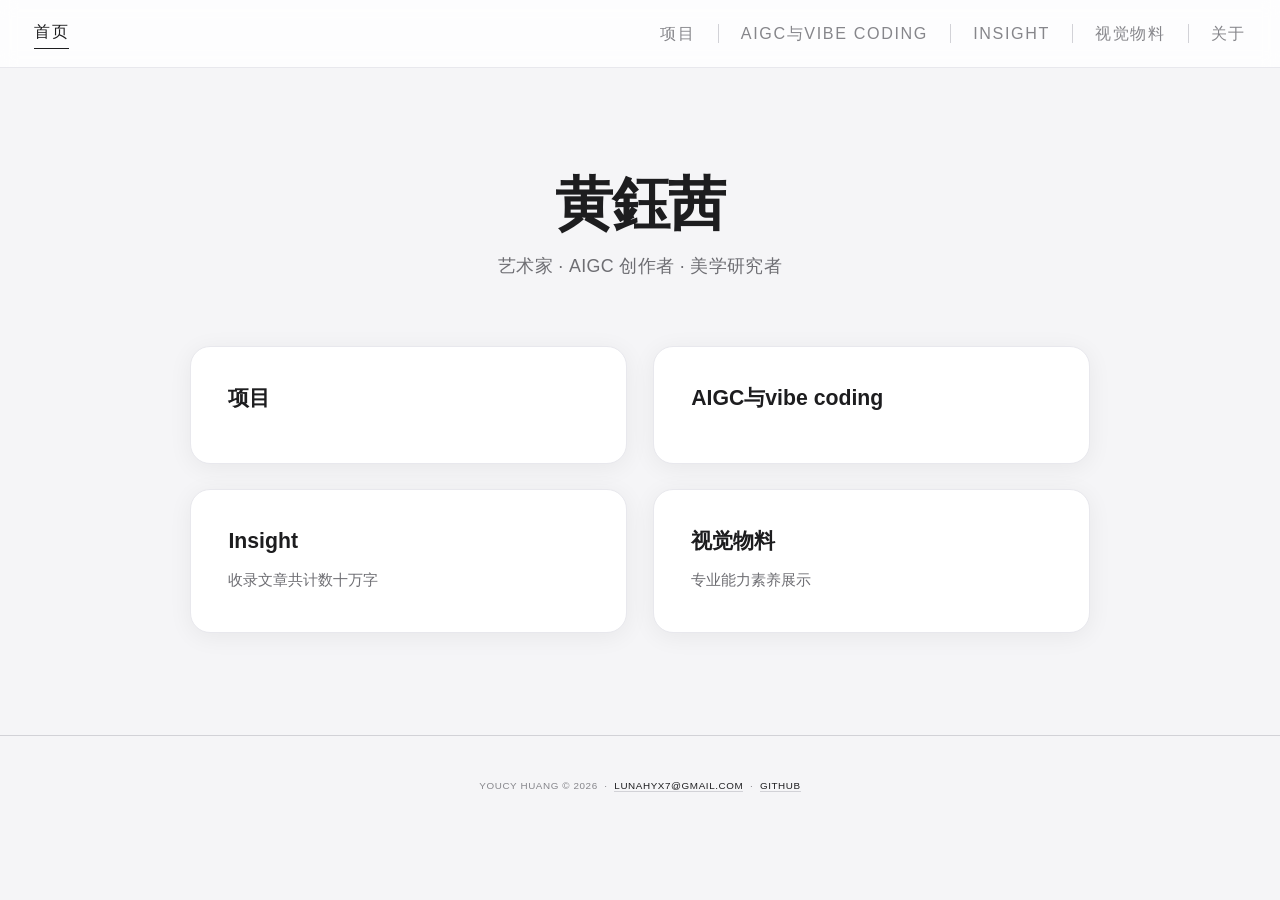
==== commit a894822c: "统一四模块名称：项目 / AIGC与vibe coding / Insight / 视觉物料" ====
--- a/index.html
+++ b/index.html
@@ -14,7 +14,7 @@
   <ul class="nav-links">
     <li class="nav-home"><a href="index.html" class="active">首页</a></li>
     <li><a href="projects.html">项目</a></li>
-    <li><a href="digital.html">AIGC</a></li>
+    <li><a href="digital.html">AIGC与vibe coding</a></li>
     <li><a href="insight.html">Insight</a></li>
     <li><a href="visual.html">视觉物料</a></li>
     <li><a href="about.html">关于</a></li>
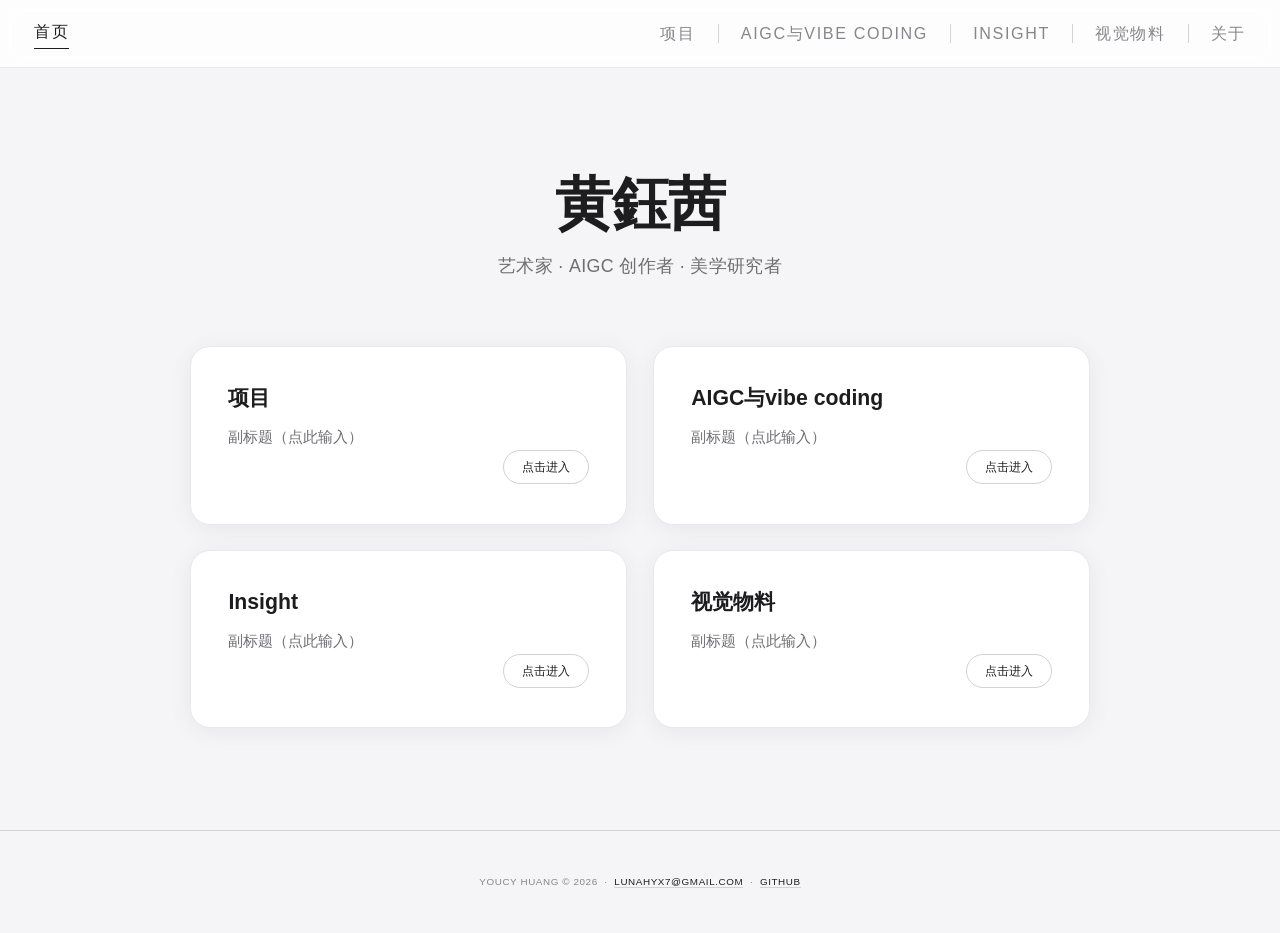
==== commit 7fc21f44: "首页点击进入按钮 + 视觉物料只留绘画 + 项目页左文右图/详情自由画布" ====
--- a/index.html
+++ b/index.html
@@ -16,7 +16,7 @@
     <li><a href="projects.html">项目</a></li>
     <li><a href="digital.html">AIGC与vibe coding</a></li>
     <li><a href="insight.html">Insight</a></li>
-    <li><a href="visual.html">视觉物料</a></li>
+    <li><a href="painting.html">视觉物料</a></li>
     <li><a href="about.html">关于</a></li>
   </ul>
 </nav>
@@ -30,20 +30,26 @@
     </section>
 
     <div class="home-grid">
-      <a class="home-card" href="projects.html">
+      <div class="home-card">
         <h3>项目</h3>
-      </a>
-      <a class="home-card" href="digital.html">
+        <p>副标题（点此输入）</p>
+        <a class="enter-btn" href="projects.html">点击进入</a>
+      </div>
+      <div class="home-card">
         <h3>AIGC与vibe coding</h3>
-      </a>
-      <a class="home-card" href="insight.html">
+        <p>副标题（点此输入）</p>
+        <a class="enter-btn" href="digital.html">点击进入</a>
+      </div>
+      <div class="home-card">
         <h3>Insight</h3>
-        <p>收录文章共计数十万字</p>
-      </a>
-      <a class="home-card" href="visual.html">
+        <p>副标题（点此输入）</p>
+        <a class="enter-btn" href="insight.html">点击进入</a>
+      </div>
+      <div class="home-card">
         <h3>视觉物料</h3>
-        <p>专业能力素养展示</p>
-      </a>
+        <p>副标题（点此输入）</p>
+        <a class="enter-btn" href="painting.html">点击进入</a>
+      </div>
     </div>
 
   </div>
--- a/assets/css/style.css
+++ b/assets/css/style.css
@@ -253,10 +253,12 @@
 .home-hero h1{font-size:clamp(2.4rem,6vw,3.4rem);font-weight:600;letter-spacing:-.02em;margin-bottom:.7rem}
 .home-hero .sub{font-size:1.05rem;color:var(--ink-light);letter-spacing:.02em}
 .home-grid{display:grid;grid-template-columns:1fr 1fr;gap:1.5rem;max-width:900px;margin:0 auto}
-.home-card{display:block;background:var(--warm);border-radius:var(--radius);box-shadow:var(--shadow);padding:2.3rem 2.2rem;text-decoration:none;color:var(--ink);transition:all .25s;border:1px solid var(--rule-light)}
+.home-card{display:flex;flex-direction:column;align-items:flex-start;background:var(--warm);border-radius:var(--radius);box-shadow:var(--shadow);padding:2.3rem 2.2rem;color:var(--ink);transition:all .25s;border:1px solid var(--rule-light);min-height:170px}
 .home-card:hover{transform:translateY(-4px);box-shadow:var(--shadow-hover);border-color:var(--rule)}
 .home-card h3{font-size:1.25rem;font-weight:600;margin-bottom:.7rem}
 .home-card p{font-size:.9rem;color:var(--ink-light);line-height:1.7;margin:0}
+.enter-btn{font-family:var(--sans);font-size:.72rem;color:var(--ink);border:1px solid var(--rule);border-radius:999px;padding:6px 18px;margin-top:auto;align-self:flex-end;text-decoration:none;transition:all .2s}
+.enter-btn:hover{background:var(--ink);color:#fff;border-color:var(--ink)}
 @media(max-width:700px){.home-grid{grid-template-columns:1fr}.home-hero{padding:2.5rem 0 2rem}}
 
 /* 摄影自由画布 */
@@ -269,3 +271,21 @@
 .doc-upload{font-family:var(--sans);font-size:.62rem;color:var(--muted);background:none;border:1px solid var(--rule);border-radius:999px;padding:3px 12px;cursor:pointer;white-space:nowrap;transition:all .2s;flex-shrink:0}
 .doc-upload:hover{color:var(--ink);border-color:var(--ink)}
 .doc-upload.has-doc{color:var(--ink);border-color:var(--ink)}
+/* 项目页：左文右图 */
+.project-row{display:grid;grid-template-columns:1fr 1fr;gap:2.5rem;padding:2.5rem 0;border-bottom:1px solid var(--rule-light);position:relative}
+.project-row:last-of-type{border-bottom:none}
+.project-text h3{font-size:1.3rem;font-weight:600;margin-bottom:.8rem}
+.project-text p{font-size:.92rem;color:var(--ink-light);line-height:1.85}
+.project-images{min-height:180px;border:1px dashed var(--rule);border-radius:var(--radius);padding:1rem;display:flex;flex-wrap:wrap;gap:.8rem;align-content:flex-start}
+.proj-thumb{position:relative;width:120px;height:90px}
+.proj-thumb img{width:100%;height:100%;object-fit:cover;border-radius:8px;display:block}
+.proj-del{position:absolute;top:-6px;right:-6px;width:20px;height:20px;border-radius:50%;background:var(--ink);color:#fff;border:none;font-size:12px;line-height:1;cursor:pointer;display:flex;align-items:center;justify-content:center;padding:0}
+.add-img-btn{font-family:var(--sans);font-size:.7rem;color:var(--muted);border:1px dashed var(--rule);border-radius:8px;padding:1rem;cursor:pointer;background:none;width:120px;height:90px;transition:all .2s}
+.add-img-btn:hover{color:var(--ink);border-color:var(--ink)}
+.detail-btn{grid-column:1/-1;justify-self:end;font-family:var(--sans);font-size:.72rem;color:var(--ink);border:1px solid var(--rule);border-radius:999px;padding:6px 18px;text-decoration:none;transition:all .2s}
+.detail-btn:hover{background:var(--ink);color:#fff;border-color:var(--ink)}
+/* 画布长度调节条 */
+.vs-resizer{height:34px;background:var(--paper);border:1px dashed var(--rule);border-top:none;display:flex;align-items:center;justify-content:center;cursor:ns-resize;user-select:none;border-radius:0 0 var(--radius) var(--radius)}
+.vs-resizer span{font-family:var(--sans);font-size:.62rem;color:var(--faint);letter-spacing:.05em}
+.vs-resizer:hover span{color:var(--muted)}
+@media(max-width:700px){.project-row{grid-template-columns:1fr}.detail-btn{justify-self:start}}
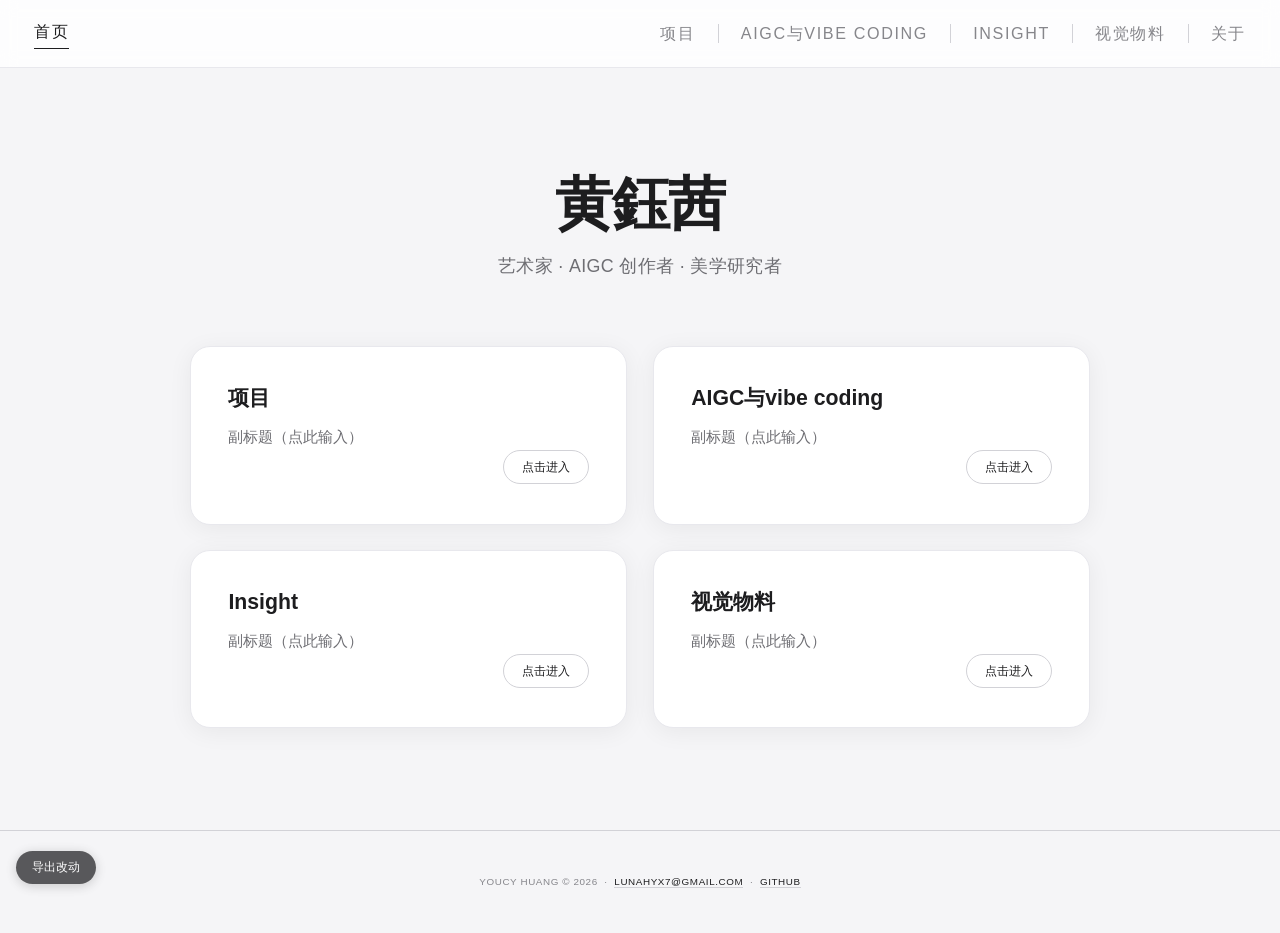
==== commit 055db80e: "加导出改动按钮（用于导出浏览器本地改动）" ====
--- a/index.html
+++ b/index.html
@@ -65,5 +65,6 @@
 </footer>
 
 <script src="assets/js/editable.js"></script>
+<script src="assets/js/export.js"></script>
 </body>
 </html>
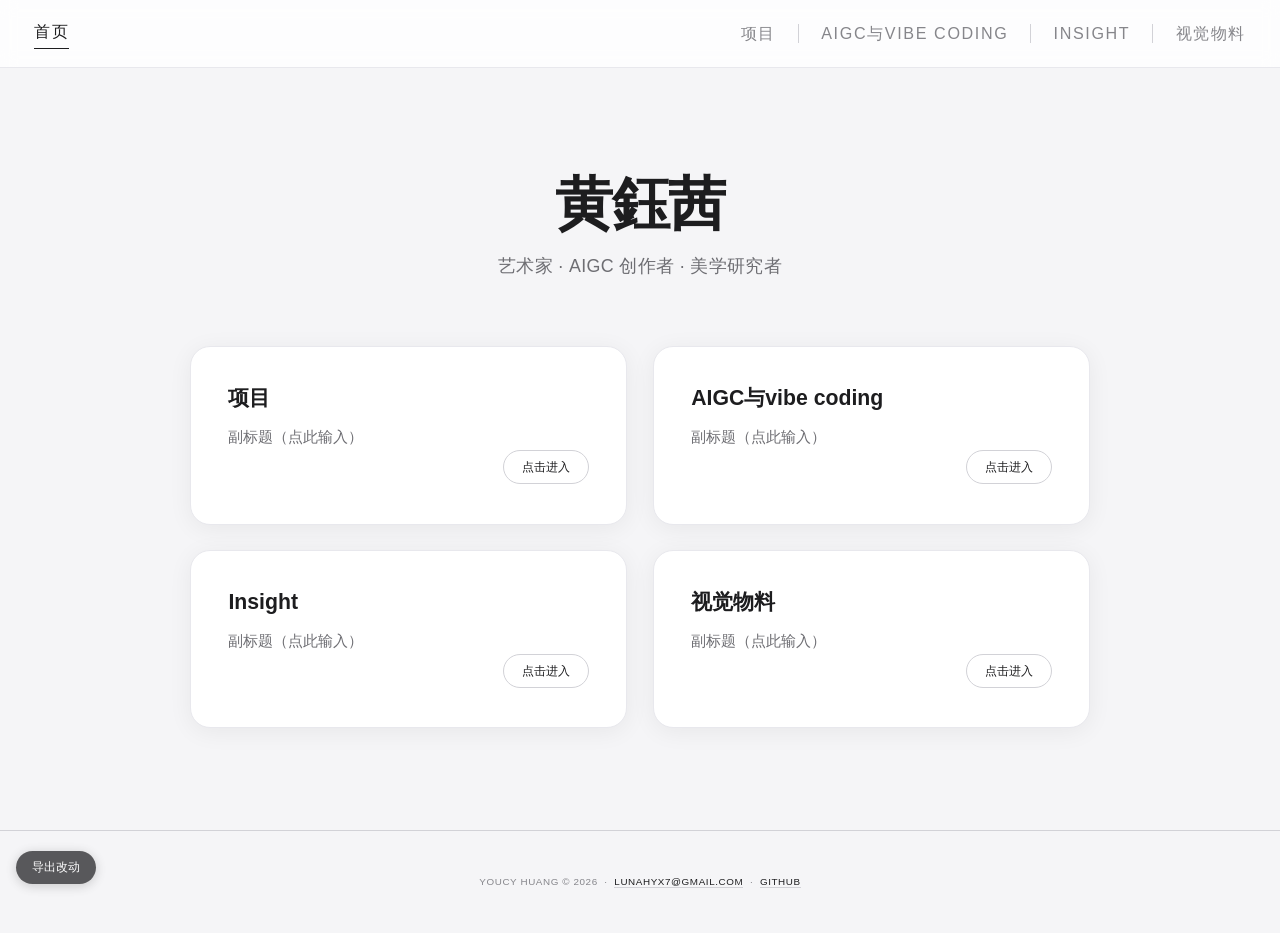
==== commit 51755f9f: "导航栏移除「关于」" ====
--- a/index.html
+++ b/index.html
@@ -17,7 +17,6 @@
     <li><a href="digital.html">AIGC与vibe coding</a></li>
     <li><a href="insight.html">Insight</a></li>
     <li><a href="painting.html">视觉物料</a></li>
-    <li><a href="about.html">关于</a></li>
   </ul>
 </nav>
 
--- a/assets/css/style.css
+++ b/assets/css/style.css
@@ -289,3 +289,23 @@
 .vs-resizer span{font-family:var(--sans);font-size:.62rem;color:var(--faint);letter-spacing:.05em}
 .vs-resizer:hover span{color:var(--muted)}
 @media(max-width:700px){.project-row{grid-template-columns:1fr}.detail-btn{justify-self:start}}
+/* AIGC页：左右两栏 */
+.duo-grid{display:grid;grid-template-columns:1fr 1fr;gap:2.5rem;margin-top:2rem}
+.duo-col{display:flex;flex-direction:column;gap:1.5rem}
+.duo-head{font-size:1rem;font-weight:600;color:var(--muted);letter-spacing:.02em;padding-bottom:.6rem;border-bottom:1px solid var(--rule);margin:0}
+.duo-item{display:flex;flex-direction:column;align-items:flex-start;background:var(--warm);border:1px solid var(--rule-light);border-radius:var(--radius);box-shadow:var(--shadow);padding:1.8rem 1.6rem;min-height:160px}
+.duo-item h3{font-size:1.15rem;font-weight:600;margin-bottom:.4rem}
+.duo-item .duo-sub{font-size:.85rem;color:var(--ink-light);line-height:1.6;margin:0}
+.duo-item a.link{color:var(--ink);border-bottom:1px solid var(--rule);text-decoration:none;transition:border-color .2s}
+.duo-item a.link:hover{border-bottom-color:var(--ink)}
+.detail-toggle{margin-top:auto;align-self:flex-end;font-family:var(--sans);font-size:.7rem;color:var(--ink);border:1px solid var(--rule);border-radius:999px;padding:5px 14px;cursor:pointer;background:var(--warm);transition:all .2s}
+.detail-toggle:hover{background:var(--ink);color:#fff;border-color:var(--ink)}
+.video-wrap{margin-top:1rem;width:100%}
+.video-wrap video{width:100%;border-radius:12px;background:var(--paper)}
+@media(max-width:700px){.duo-grid{grid-template-columns:1fr}}
+/* 项目页：纯文字 + 详情按钮 */
+.project-item{padding:2.5rem 0;border-bottom:1px solid var(--rule-light)}
+.project-item:last-of-type{border-bottom:none}
+.project-item h3{font-size:1.3rem;font-weight:600;margin-bottom:.8rem}
+.project-item p{font-size:.92rem;color:var(--ink-light);line-height:1.9;max-width:760px;margin:0}
+.project-item .detail-row{text-align:right;margin-top:1.2rem}
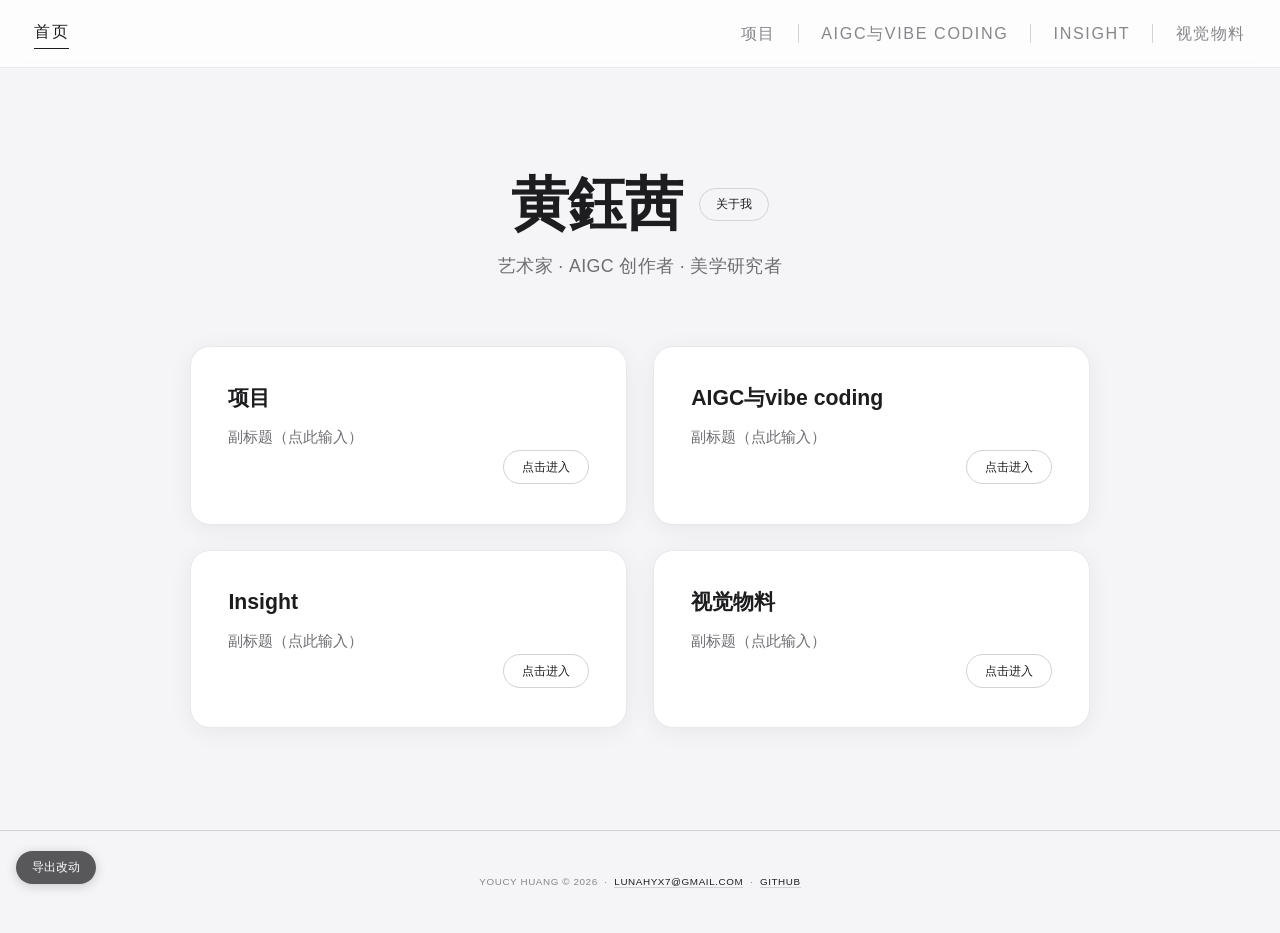
==== commit bc27c2fb: "运营作品集移到项目模块末位；删旧关于页改「关于我」按钮+空白简介页" ====
--- a/index.html
+++ b/index.html
@@ -24,7 +24,10 @@
   <div class="page-inner">
 
     <section class="home-hero">
-      <h1>黄鈺茜</h1>
+      <div class="hero-title-row">
+        <h1>黄鈺茜</h1>
+        <a class="about-btn" href="about.html">关于我</a>
+      </div>
       <p class="sub">艺术家 · AIGC 创作者 · 美学研究者</p>
     </section>
 
--- a/assets/css/style.css
+++ b/assets/css/style.css
@@ -309,3 +309,8 @@
 .project-item h3{font-size:1.3rem;font-weight:600;margin-bottom:.8rem}
 .project-item p{font-size:.92rem;color:var(--ink-light);line-height:1.9;max-width:760px;margin:0}
 .project-item .detail-row{text-align:right;margin-top:1.2rem}
+/* 首页标题旁的「关于我」按钮 */
+.hero-title-row{display:flex;align-items:center;justify-content:center;gap:1rem;margin-bottom:.7rem}
+.hero-title-row h1{margin-bottom:0}
+.about-btn{font-family:var(--sans);font-size:.72rem;color:var(--ink);border:1px solid var(--rule);border-radius:999px;padding:5px 16px;text-decoration:none;transition:all .2s}
+.about-btn:hover{background:var(--ink);color:#fff;border-color:var(--ink)}
